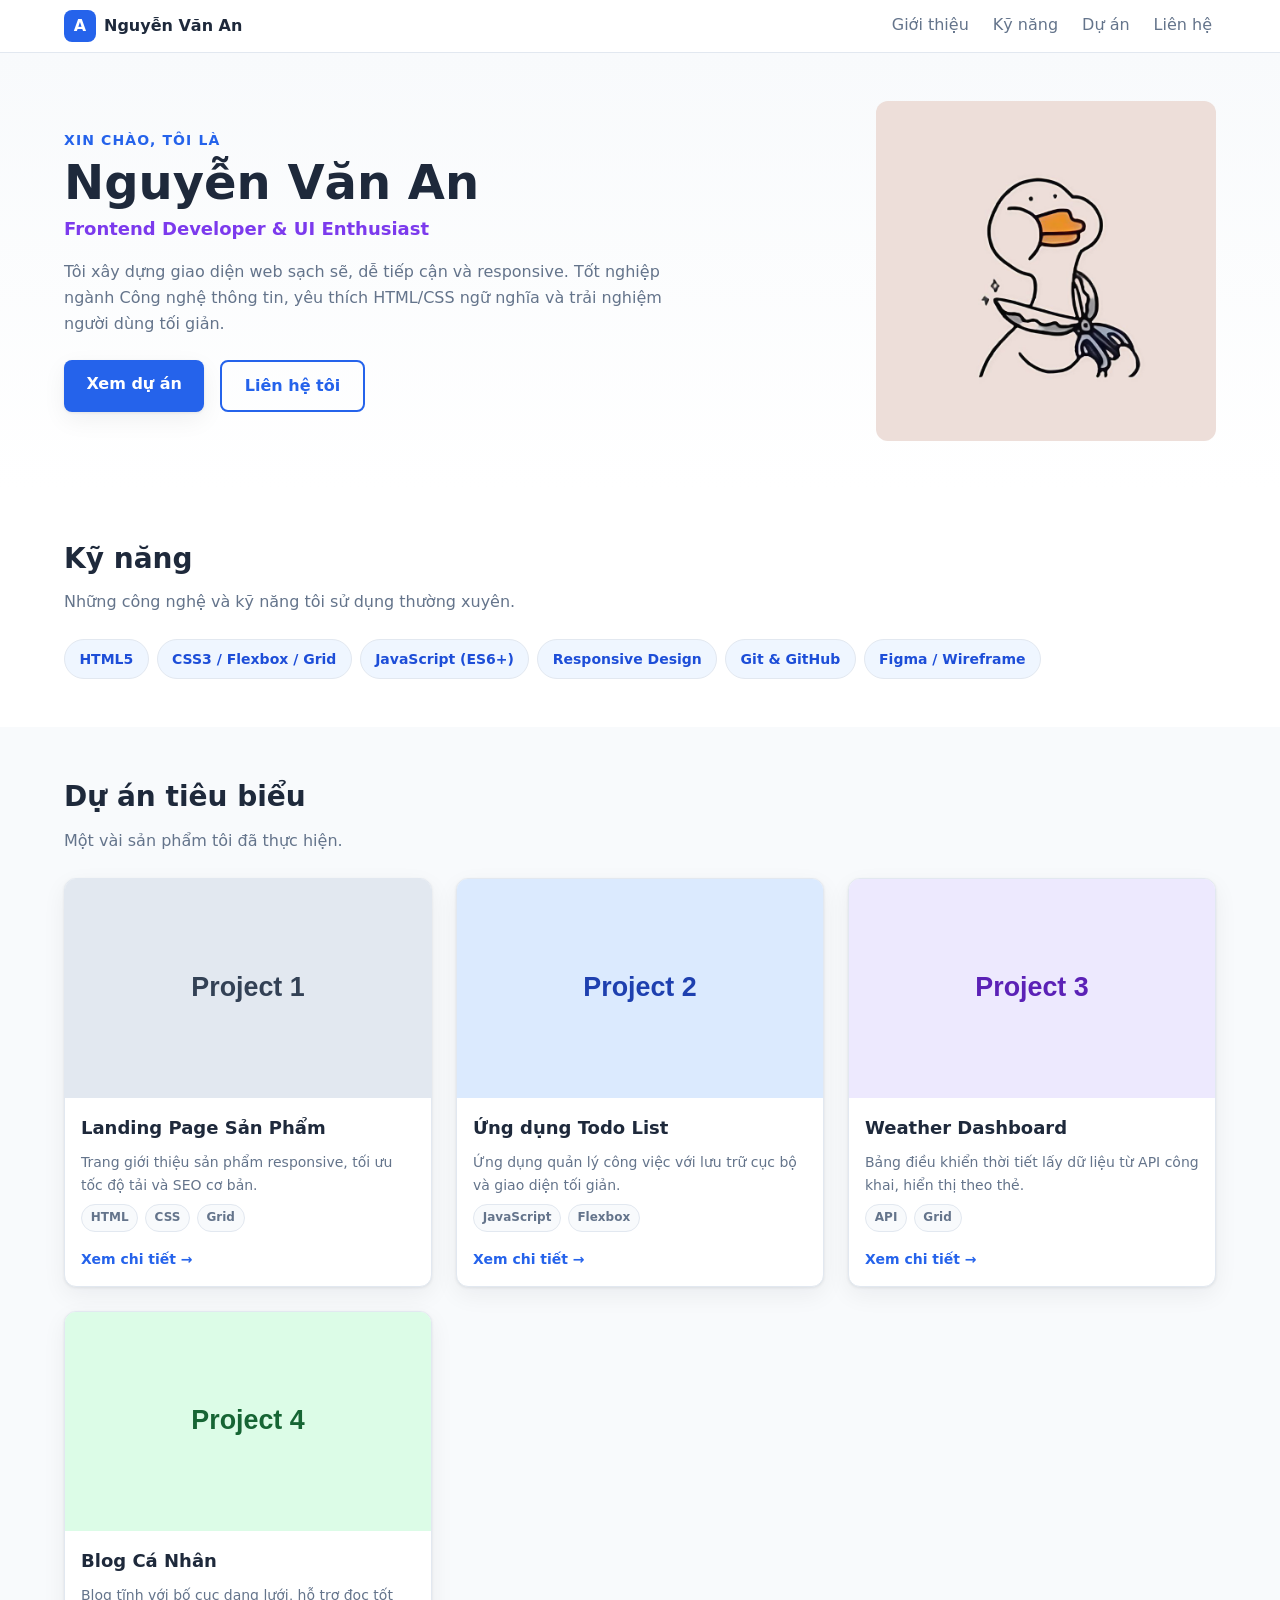
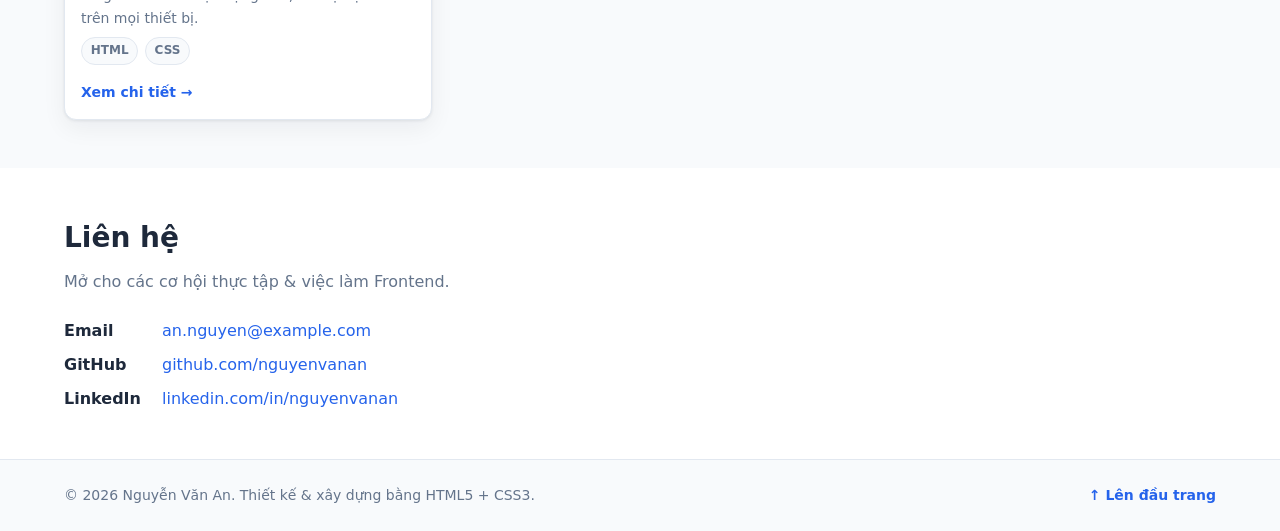
==== index.html @ 5323f70a "Initial" ====
<!DOCTYPE html>
<!-- lang="vi" khai báo ngôn ngữ trang → hỗ trợ screen reader & SEO -->
<html lang="vi">

<head>
  <!-- ========== METADATA BẮT BUỘC ========== -->
  <meta charset="UTF-8" />
  <!-- viewport: nền tảng của responsive mobile-first, khóa tỉ lệ 1:1 với thiết bị -->
  <meta name="viewport" content="width=device-width, initial-scale=1.0" />
  <meta name="description" content="Portfolio CV của Nguyễn Văn An – Frontend Developer. Dự án, kỹ năng và thông tin liên hệ." />
  <meta name="author" content="Nguyễn Văn An" />
  <title>Nguyễn Văn An · Frontend Developer</title>

  <!-- Liên kết tới file CSS tách rời (yêu cầu của bài) -->
  <link rel="stylesheet" href="./assets/css/styles.css" />
</head>

<body>

  <!-- ========================================================== -->
  <!-- HEADER: nhận diện + điều hướng chính                        -->
  <!-- ========================================================== -->
  <header class="site-header">
    <div class="container header-inner">
      <!-- Thương hiệu cá nhân -->
      <a class="brand" href="#top" aria-label="Về đầu trang">
        <span class="brand-mark" aria-hidden="true">A</span>
        <span class="brand-name">Nguyễn Văn An</span>
      </a>

      <!-- NAV dùng Flexbox (xem styles.css) -->
      <nav class="main-nav" aria-label="Điều hướng chính">
        <ul class="nav-list">
          <li><a href="#about">Giới thiệu</a></li>
          <li><a href="#skills">Kỹ năng</a></li>
          <li><a href="#projects">Dự án</a></li>
          <li><a href="#contact">Liên hệ</a></li>
        </ul>
      </nav>
    </div>
  </header>

  <!-- ========================================================== -->
  <!-- MAIN: toàn bộ nội dung chính của trang                      -->
  <!-- ========================================================== -->
  <main id="top">
    <!-- ----- SECTION: Giới thiệu / Hero ----- -->
    <section id="about" class="hero">
      <div class="container hero-inner">
        <div class="hero-text">
          <p class="eyebrow">Xin chào, tôi là</p>
          <h1 class="hero-title">Nguyễn Văn An</h1>
          <p class="hero-role">Frontend Developer &amp; UI Enthusiast</p>
          <p class="hero-desc">
            Tôi xây dựng giao diện web sạch sẽ, dễ tiếp cận và responsive.
            Tốt nghiệp ngành Công nghệ thông tin, yêu thích HTML/CSS ngữ nghĩa
            và trải nghiệm người dùng tối giản.
          </p>
          <div class="hero-actions">
            <a class="btn btn-primary" href="#projects">Xem dự án</a>
            <a class="btn btn-outline" href="#contact">Liên hệ tôi</a>
          </div>
        </div>

        <!-- Ảnh đại diện: dùng placeholder, thay bằng ảnh thật của bạn -->
        <figure class="hero-avatar">
          <img
            src="./assets/img/avatar.jpg"
            alt="Ảnh đại diện của Nguyễn Văn An"
            width="320" height="320" />
        </figure>
      </div>
    </section>

    <!-- ----- SECTION: Kỹ năng ----- -->
    <section id="skills" class="section">
      <div class="container">
        <h2 class="section-title">Kỹ năng</h2>
        <p class="section-sub">Những công nghệ và kỹ năng tôi sử dụng thường xuyên.</p>

        <ul class="skill-grid">
          <li class="skill-chip">HTML5</li>
          <li class="skill-chip">CSS3 / Flexbox / Grid</li>
          <li class="skill-chip">JavaScript (ES6+)</li>
          <li class="skill-chip">Responsive Design</li>
          <li class="skill-chip">Git &amp; GitHub</li>
          <li class="skill-chip">Figma / Wireframe</li>
        </ul>
      </div>
    </section>

    <!-- ----- SECTION: Dự án (danh sách thẻ dùng CSS Grid) ----- -->
    <section id="projects" class="section section-muted">
      <div class="container">
        <h2 class="section-title">Dự án tiêu biểu</h2>
        <p class="section-sub">Một vài sản phẩm tôi đã thực hiện.</p>

        <!-- .project-grid dùng CSS Grid (xem styles.css) -->
        <div class="project-grid">

          <!-- Mỗi thẻ là một <article> độc lập, có thể đứng riêng -->
          <article class="card">
            <img class="card-media"
              src="data:image/svg+xml,%3Csvg%20xmlns%3D%27http%3A//www.w3.org/2000/svg%27%20width%3D%27600%27%20height%3D%27360%27%20viewBox%3D%270%200%20600%20360%27%3E%3Crect%20width%3D%27100%25%27%20height%3D%27100%25%27%20fill%3D%27%23e2e8f0%27/%3E%3Ctext%20x%3D%2750%25%27%20y%3D%2750%25%27%20font-family%3D%27Segoe%20UI%2C%20Arial%2C%20sans-serif%27%20font-size%3D%2744%27%20font-weight%3D%27700%27%20fill%3D%27%23334155%27%20text-anchor%3D%27middle%27%20dominant-baseline%3D%27middle%27%3EProject%201%3C/text%3E%3C/svg%3E"
              alt="Ảnh minh họa dự án Landing Page" width="600" height="360" />
            <div class="card-body">
              <h3 class="card-title">Landing Page Sản Phẩm</h3>
              <p class="card-desc">
                Trang giới thiệu sản phẩm responsive, tối ưu tốc độ tải và SEO cơ bản.
              </p>
              <ul class="tag-list">
                <li>HTML</li>
                <li>CSS</li>
                <li>Grid</li>
              </ul>
              <a class="card-link" href="#">Xem chi tiết →</a>
            </div>
          </article>

          <article class="card">
            <img class="card-media"
              src="data:image/svg+xml,%3Csvg%20xmlns%3D%27http%3A//www.w3.org/2000/svg%27%20width%3D%27600%27%20height%3D%27360%27%20viewBox%3D%270%200%20600%20360%27%3E%3Crect%20width%3D%27100%25%27%20height%3D%27100%25%27%20fill%3D%27%23dbeafe%27/%3E%3Ctext%20x%3D%2750%25%27%20y%3D%2750%25%27%20font-family%3D%27Segoe%20UI%2C%20Arial%2C%20sans-serif%27%20font-size%3D%2744%27%20font-weight%3D%27700%27%20fill%3D%27%231e40af%27%20text-anchor%3D%27middle%27%20dominant-baseline%3D%27middle%27%3EProject%202%3C/text%3E%3C/svg%3E"
              alt="Ảnh minh họa dự án Todo App" width="600" height="360" />
            <div class="card-body">
              <h3 class="card-title">Ứng dụng Todo List</h3>
              <p class="card-desc">
                Ứng dụng quản lý công việc với lưu trữ cục bộ và giao diện tối giản.
              </p>
              <ul class="tag-list">
                <li>JavaScript</li>
                <li>Flexbox</li>
              </ul>
              <a class="card-link" href="#">Xem chi tiết →</a>
            </div>
          </article>

          <article class="card">
            <img class="card-media"
              src="data:image/svg+xml,%3Csvg%20xmlns%3D%27http%3A//www.w3.org/2000/svg%27%20width%3D%27600%27%20height%3D%27360%27%20viewBox%3D%270%200%20600%20360%27%3E%3Crect%20width%3D%27100%25%27%20height%3D%27100%25%27%20fill%3D%27%23ede9fe%27/%3E%3Ctext%20x%3D%2750%25%27%20y%3D%2750%25%27%20font-family%3D%27Segoe%20UI%2C%20Arial%2C%20sans-serif%27%20font-size%3D%2744%27%20font-weight%3D%27700%27%20fill%3D%27%235b21b6%27%20text-anchor%3D%27middle%27%20dominant-baseline%3D%27middle%27%3EProject%203%3C/text%3E%3C/svg%3E"
              alt="Ảnh minh họa dự án Weather Dashboard" width="600" height="360" />
            <div class="card-body">
              <h3 class="card-title">Weather Dashboard</h3>
              <p class="card-desc">
                Bảng điều khiển thời tiết lấy dữ liệu từ API công khai, hiển thị theo thẻ.
              </p>
              <ul class="tag-list">
                <li>API</li>
                <li>Grid</li>
              </ul>
              <a class="card-link" href="#">Xem chi tiết →</a>
            </div>
          </article>

          <article class="card">
            <img class="card-media"
              src="data:image/svg+xml,%3Csvg%20xmlns%3D%27http%3A//www.w3.org/2000/svg%27%20width%3D%27600%27%20height%3D%27360%27%20viewBox%3D%270%200%20600%20360%27%3E%3Crect%20width%3D%27100%25%27%20height%3D%27100%25%27%20fill%3D%27%23dcfce7%27/%3E%3Ctext%20x%3D%2750%25%27%20y%3D%2750%25%27%20font-family%3D%27Segoe%20UI%2C%20Arial%2C%20sans-serif%27%20font-size%3D%2744%27%20font-weight%3D%27700%27%20fill%3D%27%23166534%27%20text-anchor%3D%27middle%27%20dominant-baseline%3D%27middle%27%3EProject%204%3C/text%3E%3C/svg%3E"
              alt="Ảnh minh họa dự án Blog cá nhân" width="600" height="360" />
            <div class="card-body">
              <h3 class="card-title">Blog Cá Nhân</h3>
              <p class="card-desc">
                Blog tĩnh với bố cục dạng lưới, hỗ trợ đọc tốt trên mọi thiết bị.
              </p>
              <ul class="tag-list">
                <li>HTML</li>
                <li>CSS</li>
              </ul>
              <a class="card-link" href="#">Xem chi tiết →</a>
            </div>
          </article>

        </div><!-- /.project-grid -->
      </div>
    </section>

    <!-- ----- SECTION: Liên hệ ----- -->
    <section id="contact" class="section">
      <div class="container contact-inner">
        <h2 class="section-title">Liên hệ</h2>
        <p class="section-sub">Mở cho các cơ hội thực tập &amp; việc làm Frontend.</p>

        <ul class="contact-list">
          <li><span class="contact-label">Email</span> <a href="mailto:an.nguyen@example.com">an.nguyen@example.com</a></li>
          <li><span class="contact-label">GitHub</span> <a href="#">github.com/nguyenvanan</a></li>
          <li><span class="contact-label">LinkedIn</span> <a href="#">linkedin.com/in/nguyenvanan</a></li>
        </ul>
      </div>
    </section>

  </main>

  <!-- ========================================================== -->
  <!-- FOOTER                                                      -->
  <!-- ========================================================== -->
  <footer class="site-footer">
    <div class="container footer-inner">
      <p>© 2026 Nguyễn Văn An. Thiết kế &amp; xây dựng bằng HTML5 + CSS3.</p>
      <a href="#top" class="to-top">↑ Lên đầu trang</a>
    </div>
  </footer>

</body>

</html>
---- assets/css/styles.css ----
/* ==========================================================================
   PORTFOLIO CV – styles.css
   Chiến lược: MOBILE-FIRST
   - Mặc định (ngoài media query) = giao diện cho màn hình nhỏ nhất (~360px)
   - @media (min-width: 768px)  → nâng cấp cho tablet
   - @media (min-width: 1280px) → nâng cấp cho desktop
   ========================================================================== */

/* ==========================================================================
   1. DESIGN TOKENS – biến hệ thống thị giác (màu, chữ, khoảng cách, bo góc)
   Dùng custom properties để thay đổi tập trung, nhất quán toàn trang.
   ========================================================================== */
:root {
  /* --- Bảng màu --- */
  --color-primary: #2563eb;      /* xanh thương hiệu */
  --color-primary-dark: #1d4ed8;
  --color-accent: #7c3aed;       /* tím nhấn */
  --color-text: #1e293b;         /* chữ chính */
  --color-text-soft: #64748b;    /* chữ phụ */
  --color-bg: #ffffff;           /* nền trang */
  --color-surface: #f8fafc;      /* nền vùng nhấn */
  --color-border: #e2e8f0;       /* viền */
  --color-chip: #eff6ff;         /* nền chip kỹ năng */

  /* --- Typography --- */
  --font-base: system-ui, -apple-system, "Segoe UI", Roboto, Helvetica, Arial, sans-serif;
  --fs-sm: 0.875rem;   /* 14px */
  --fs-base: 1rem;     /* 16px */
  --fs-lg: 1.125rem;   /* 18px */
  --fs-h2: 1.5rem;     /* 24px */
  --fs-h1: 2rem;       /* 32px (sẽ tăng ở desktop) */
  --lh-base: 1.6;

  /* --- Khoảng cách (spacing scale) --- */
  --space-1: 0.5rem;
  --space-2: 1rem;
  --space-3: 1.5rem;
  --space-4: 2rem;
  --space-5: 3rem;

  /* --- Bố cục --- */
  --container-max: 1200px;
  --radius: 12px;
  --radius-sm: 8px;
  --shadow: 0 1px 3px rgba(15, 23, 42, 0.08), 0 8px 24px rgba(15, 23, 42, 0.06);
}

/* ==========================================================================
   2. CHUẨN HÓA BOX MODEL + RESET CƠ BẢN
   ========================================================================== */
*,
*::before,
*::after {
  box-sizing: border-box;   /* width đã bao gồm padding + border → dễ tính toán */
}

* {
  margin: 0;
  padding: 0;
}

html {
  scroll-behavior: smooth;        /* cuộn mượt khi bấm nav */
  -webkit-text-size-adjust: 100%; /* chống iOS tự phóng chữ */
}

body {
  font-family: var(--font-base);
  font-size: var(--fs-base);
  line-height: var(--lh-base);
  color: var(--color-text);
  background: var(--color-bg);
  overflow-x: hidden; /* LƯỚI AN TOÀN chống cuộn ngang; bố cục bên dưới vẫn tự đúng */
}

img {
  display: block;
  max-width: 100%;  /* ảnh không bao giờ tràn khung → không gây cuộn ngang */
  height: auto;
}

a {
  color: inherit;
  text-decoration: none;
}

ul {
  list-style: none;
}

/* ==========================================================================
   3. LAYOUT DÙNG LẠI – .container
   ========================================================================== */
.container {
  width: 100%;
  max-width: var(--container-max);
  margin-inline: auto;
  padding-inline: var(--space-2); /* lề ngang an toàn trên mobile */
}

.section {
  padding-block: var(--space-5);
}

.section-muted {
  background: var(--color-surface);
}

.section-title {
  font-size: var(--fs-h2);
  margin-bottom: var(--space-1);
}

.section-sub {
  color: var(--color-text-soft);
  margin-bottom: var(--space-3);
}

/* ==========================================================================
   4. HEADER + NAV (FLEXBOX)
   Mobile: thương hiệu trên, menu xuống dòng và tự wrap → không tràn ngang.
   ========================================================================== */
.site-header {
  position: sticky;
  top: 0;
  z-index: 10;
  background: rgba(255, 255, 255, 0.9);
  backdrop-filter: blur(8px);
  border-bottom: 1px solid var(--color-border);
}

.header-inner {
  display: flex;             /* FLEXBOX */
  flex-wrap: wrap;           /* cho phép xuống dòng trên màn hình hẹp */
  align-items: center;
  justify-content: space-between;
  gap: var(--space-1);
  padding-block: var(--space-1);
}

.brand {
  display: flex;
  align-items: center;
  gap: var(--space-1);
  font-weight: 700;
}

.brand-mark {
  display: grid;
  place-items: center;
  width: 2rem;
  height: 2rem;
  border-radius: var(--radius-sm);
  background: var(--color-primary);
  color: #fff;
  font-weight: 800;
}

/* Danh sách nav cũng là flex container */
.nav-list {
  display: flex;            /* FLEXBOX cho thanh điều hướng */
  flex-wrap: wrap;
  gap: var(--space-2);
}

.nav-list a {
  display: inline-block;
  padding: 0.25rem 0.25rem;
  color: var(--color-text-soft);
  font-weight: 500;
  border-bottom: 2px solid transparent;
  transition: color 0.15s, border-color 0.15s;
}

.nav-list a:hover,
.nav-list a:focus-visible {
  color: var(--color-primary);
  border-bottom-color: var(--color-primary);
}

/* ==========================================================================
   5. HERO / GIỚI THIỆU
   Mobile: xếp dọc (text trên, avatar dưới). Desktop: 2 cột.
   ========================================================================== */
.hero {
  padding-block: var(--space-5);
  background: linear-gradient(180deg, var(--color-surface), var(--color-bg));
}

.hero-inner {
  display: flex;
  flex-direction: column;     /* mobile-first: xếp dọc */
  gap: var(--space-4);
  align-items: flex-start;
}

.eyebrow {
  color: var(--color-primary);
  font-weight: 600;
  text-transform: uppercase;
  letter-spacing: 0.08em;
  font-size: var(--fs-sm);
}

.hero-title {
  font-size: var(--fs-h1);
  line-height: 1.15;
  margin-block: 0.25rem;
}

.hero-role {
  font-size: var(--fs-lg);
  color: var(--color-accent);
  font-weight: 600;
  margin-bottom: var(--space-2);
}

.hero-desc {
  color: var(--color-text-soft);
  max-width: 60ch;
  margin-bottom: var(--space-3);
}

.hero-actions {
  display: flex;
  flex-wrap: wrap;
  gap: var(--space-2);
}

.hero-avatar img {
  border-radius: var(--radius);
  /* box-shadow: var(--shadow); */
  width: 100%;
  /* max-width: 260px; */
}

/* --- Nút bấm --- */
.btn {
  display: inline-block;
  padding: 0.7rem 1.4rem;
  border-radius: var(--radius-sm);
  font-weight: 600;
  text-align: center;
  transition: transform 0.12s, background 0.15s, box-shadow 0.15s;
}

.btn:active { transform: translateY(1px); }

.btn-primary {
  background: var(--color-primary);
  color: #fff;
  box-shadow: var(--shadow);
}
.btn-primary:hover { background: var(--color-primary-dark); }

.btn-outline {
  border: 2px solid var(--color-primary);
  color: var(--color-primary);
}
.btn-outline:hover { background: var(--color-chip); }

/* ==========================================================================
   6. KỸ NĂNG – chip tự wrap bằng flex
   ========================================================================== */
.skill-grid {
  display: flex;
  flex-wrap: wrap;
  gap: var(--space-1);
}

.skill-chip {
  background: var(--color-chip);
  color: var(--color-primary-dark);
  border: 1px solid var(--color-border);
  padding: 0.5rem 0.9rem;
  border-radius: 999px;
  font-size: var(--fs-sm);
  font-weight: 600;
}

/* ==========================================================================
   7. DỰ ÁN – CSS GRID cho danh sách thẻ
   Mobile: 1 cột. Tablet: 2 cột. Desktop: 3 cột.
   ========================================================================== */
.project-grid {
  display: grid;                       /* CSS GRID */
  grid-template-columns: 1fr;          /* mobile-first: 1 cột */
  gap: var(--space-3);
}

.card {
  background: var(--color-bg);
  border: 1px solid var(--color-border);
  border-radius: var(--radius);
  overflow: hidden;                    /* bo góc gọn cả ảnh */
  box-shadow: var(--shadow);
  display: flex;
  flex-direction: column;
  transition: transform 0.15s, box-shadow 0.15s;
}

.card:hover {
  transform: translateY(-4px);
  box-shadow: 0 12px 32px rgba(15, 23, 42, 0.12);
}

.card-media {
  width: 100%;
  aspect-ratio: 5 / 3;                 /* giữ tỉ lệ ảnh ổn định */
  object-fit: cover;
}

.card-body {
  padding: var(--space-2);
  display: flex;
  flex-direction: column;
  gap: var(--space-1);
  flex: 1;                             /* các thẻ cao bằng nhau trong grid */
}

.card-title { font-size: var(--fs-lg); }

.card-desc {
  color: var(--color-text-soft);
  font-size: var(--fs-sm);
  flex: 1;
}

.tag-list {
  display: flex;
  flex-wrap: wrap;
  gap: 0.4rem;
}

.tag-list li {
  font-size: 0.75rem;
  font-weight: 600;
  color: var(--color-text-soft);
  background: var(--color-surface);
  border: 1px solid var(--color-border);
  padding: 0.2rem 0.55rem;
  border-radius: 999px;
}

.card-link {
  color: var(--color-primary);
  font-weight: 600;
  font-size: var(--fs-sm);
  margin-top: var(--space-1);
}

/* ==========================================================================
   8. LIÊN HỆ
   ========================================================================== */
.contact-list {
  display: flex;
  flex-direction: column;
  gap: var(--space-1);
}

.contact-list li {
  display: flex;
  flex-wrap: wrap;
  gap: var(--space-1);
  align-items: baseline;
}

.contact-label {
  min-width: 90px;
  font-weight: 700;
  color: var(--color-text);
}

.contact-list a { color: var(--color-primary); }
.contact-list a:hover { text-decoration: underline; }

/* ==========================================================================
   9. FOOTER
   ========================================================================== */
.site-footer {
  border-top: 1px solid var(--color-border);
  background: var(--color-surface);
  padding-block: var(--space-3);
}

.footer-inner {
  display: flex;
  flex-wrap: wrap;
  gap: var(--space-1);
  align-items: center;
  justify-content: space-between;
  color: var(--color-text-soft);
  font-size: var(--fs-sm);
}

.to-top { color: var(--color-primary); font-weight: 600; }

/* ==========================================================================
   10. MEDIA QUERIES – nâng cấp theo breakpoint (mobile-first)
   ========================================================================== */

/* ----- TABLET: ≥ 768px ----- */
@media (min-width: 768px) {
  :root {
    --fs-h1: 2.5rem;   /* 40px */
    --fs-h2: 1.75rem;  /* 28px */
  }

  .container { padding-inline: var(--space-3); }

  /* Hero chuyển sang 2 cột */
  .hero-inner {
    flex-direction: row;
    align-items: center;
    justify-content: space-between;
  }
  .hero-text { flex: 1; }
  .hero-avatar img { max-width: 300px; }

  /* Lưới dự án: 2 cột */
  .project-grid {
    grid-template-columns: repeat(2, 1fr);
  }
}

/* ----- DESKTOP: ≥ 1280px ----- */
@media (min-width: 1280px) {
  :root {
    --fs-h1: 3rem;     /* 48px */
  }

  /* Lưới dự án: 3 cột */
  .project-grid {
    grid-template-columns: repeat(3, 1fr);
  }

  .hero-avatar img { max-width: 340px; }
}

/* ==========================================================================
   11. HỖ TRỢ TIẾP CẬN & ƯA THÍCH NGƯỜI DÙNG
   ========================================================================== */
:focus-visible {
  outline: 3px solid var(--color-accent);
  outline-offset: 2px;
  border-radius: 4px;
}

@media (prefers-reduced-motion: reduce) {
  * {
    animation: none !important;
    transition: none !important;
    scroll-behavior: auto !important;
  }
}
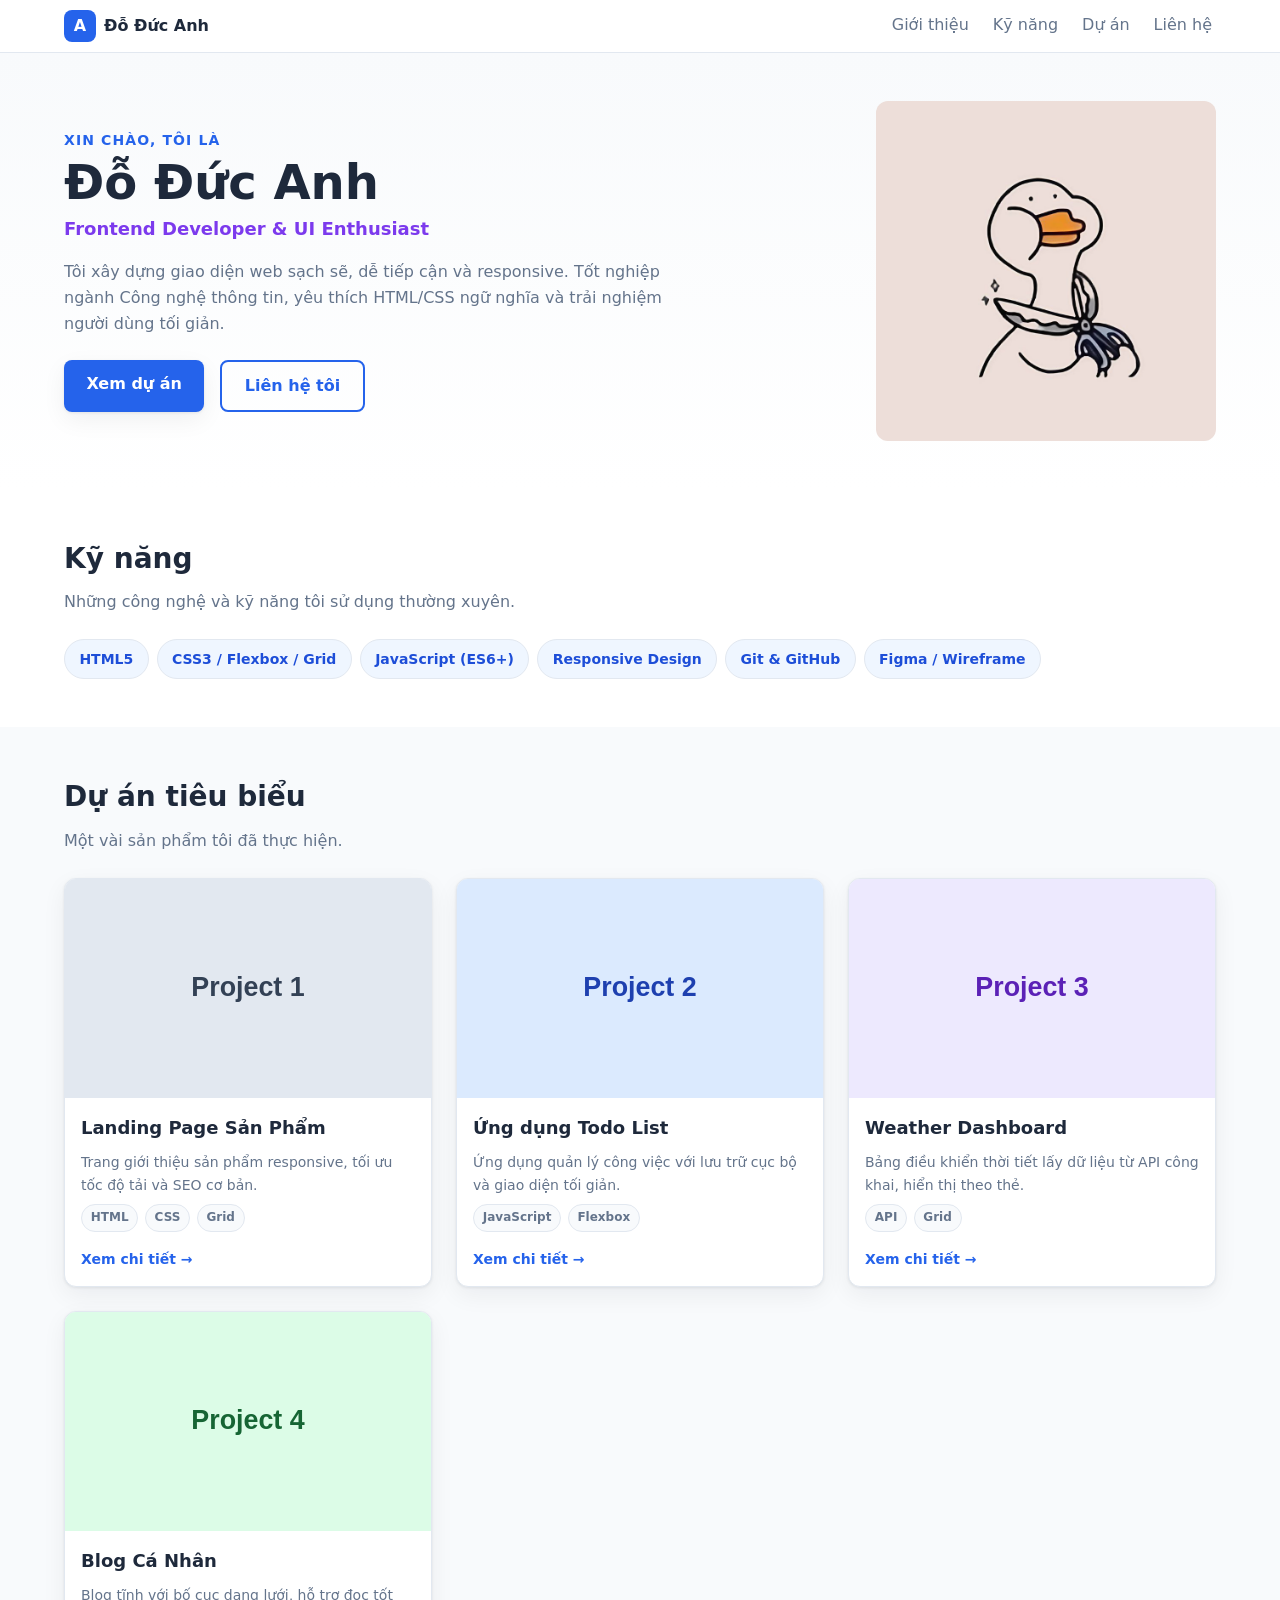
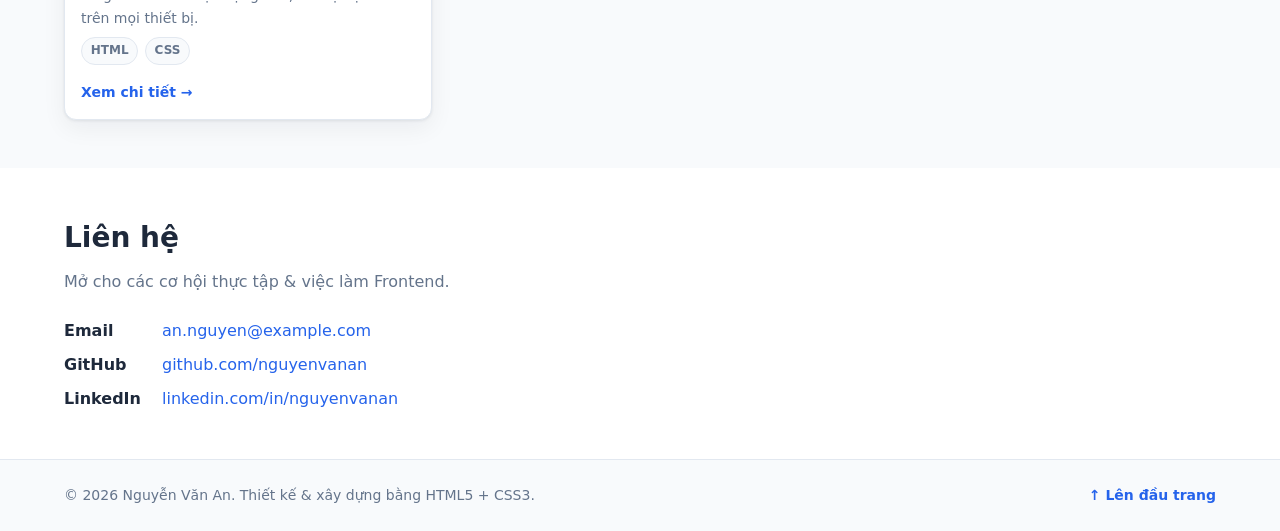
==== commit a1d732f2: "fix(homepage): change name" ====
--- a/index.html
+++ b/index.html
@@ -7,9 +7,9 @@
   <meta charset="UTF-8" />
   <!-- viewport: nền tảng của responsive mobile-first, khóa tỉ lệ 1:1 với thiết bị -->
   <meta name="viewport" content="width=device-width, initial-scale=1.0" />
-  <meta name="description" content="Portfolio CV của Nguyễn Văn An – Frontend Developer. Dự án, kỹ năng và thông tin liên hệ." />
+  <meta name="description" content="Portfolio CV của Đỗ Đức Anh – Frontend Developer. Dự án, kỹ năng và thông tin liên hệ." />
   <meta name="author" content="Nguyễn Văn An" />
-  <title>Nguyễn Văn An · Frontend Developer</title>
+  <title>Đỗ Đức Anh · Frontend Developer</title>
 
   <!-- Liên kết tới file CSS tách rời (yêu cầu của bài) -->
   <link rel="stylesheet" href="./assets/css/styles.css" />
@@ -25,7 +25,7 @@
       <!-- Thương hiệu cá nhân -->
       <a class="brand" href="#top" aria-label="Về đầu trang">
         <span class="brand-mark" aria-hidden="true">A</span>
-        <span class="brand-name">Nguyễn Văn An</span>
+        <span class="brand-name">Đỗ Đức Anh</span>
       </a>
 
       <!-- NAV dùng Flexbox (xem styles.css) -->
@@ -49,7 +49,7 @@
       <div class="container hero-inner">
         <div class="hero-text">
           <p class="eyebrow">Xin chào, tôi là</p>
-          <h1 class="hero-title">Nguyễn Văn An</h1>
+          <h1 class="hero-title">Đỗ Đức Anh</h1>
           <p class="hero-role">Frontend Developer &amp; UI Enthusiast</p>
           <p class="hero-desc">
             Tôi xây dựng giao diện web sạch sẽ, dễ tiếp cận và responsive.
@@ -66,7 +66,7 @@
         <figure class="hero-avatar">
           <img
             src="./assets/img/avatar.jpg"
-            alt="Ảnh đại diện của Nguyễn Văn An"
+            alt="Ảnh đại diện của Đỗ Đức Anh"
             width="320" height="320" />
         </figure>
       </div>
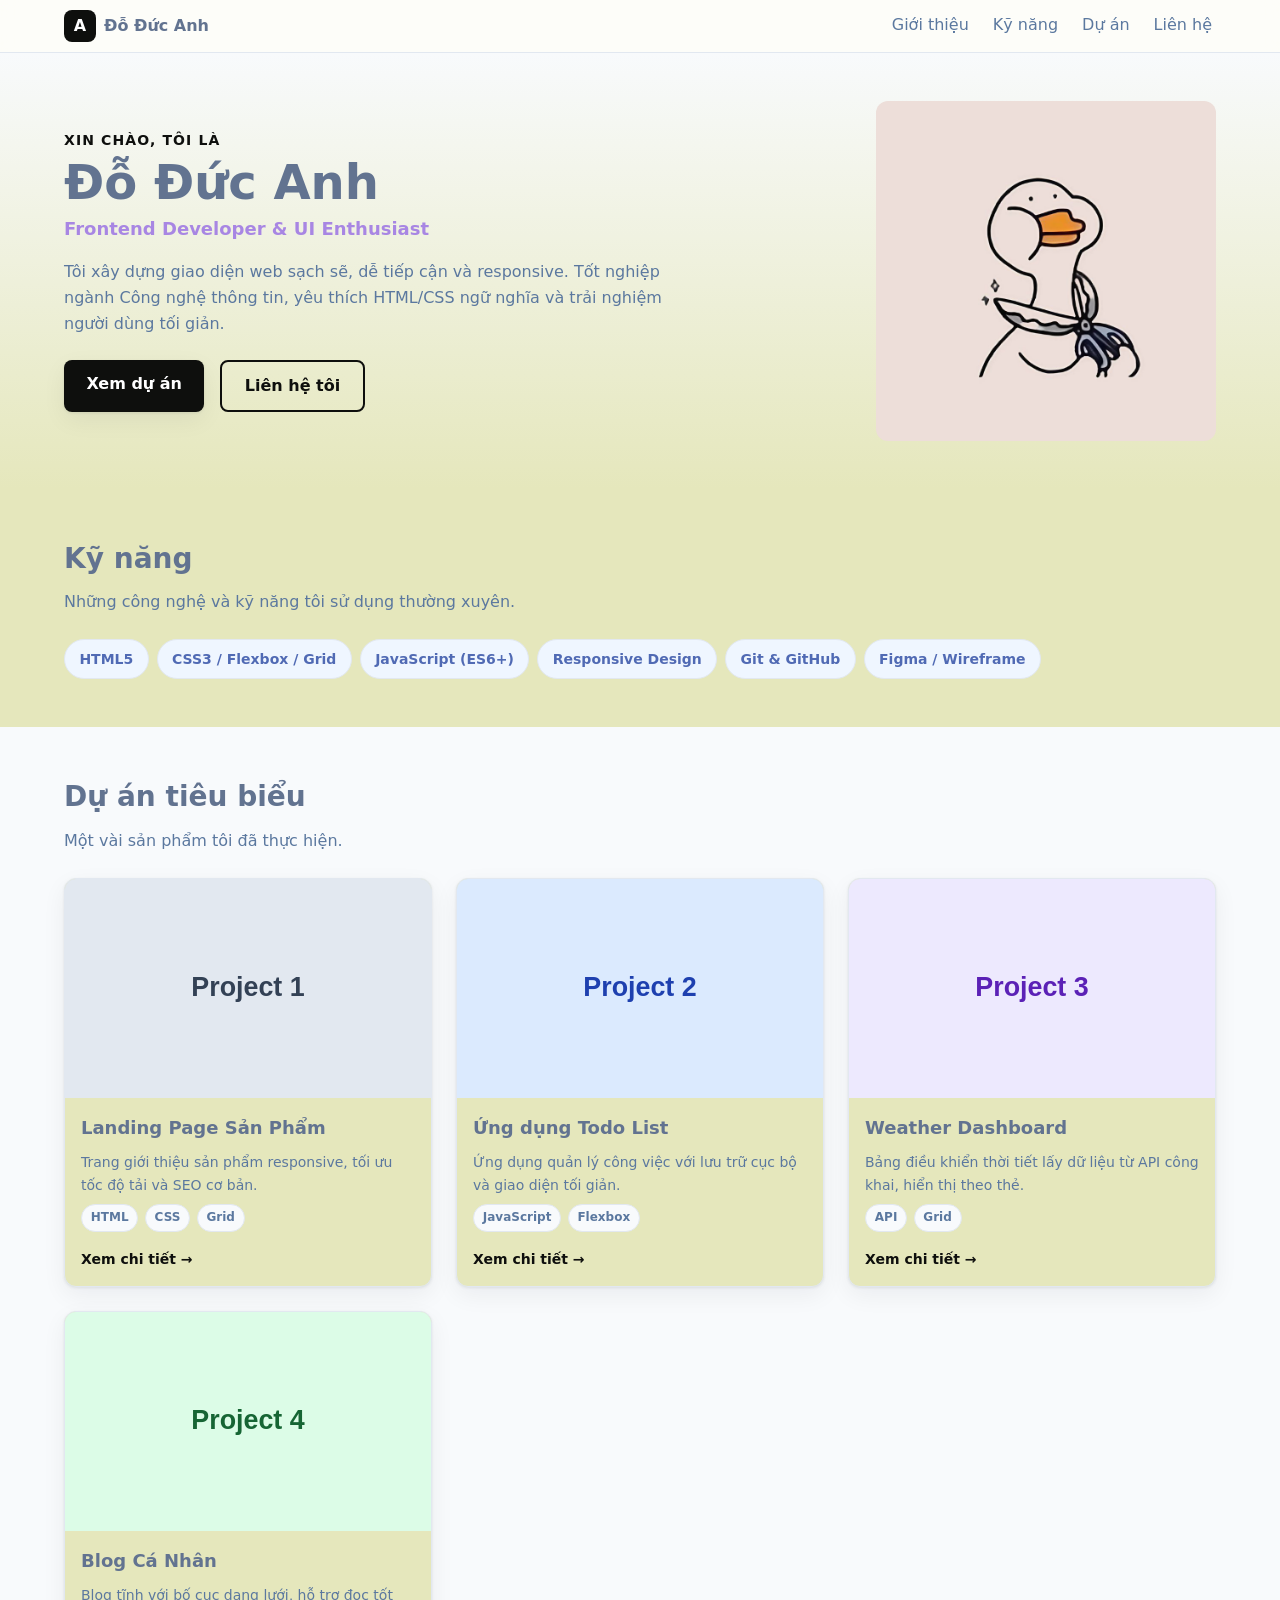
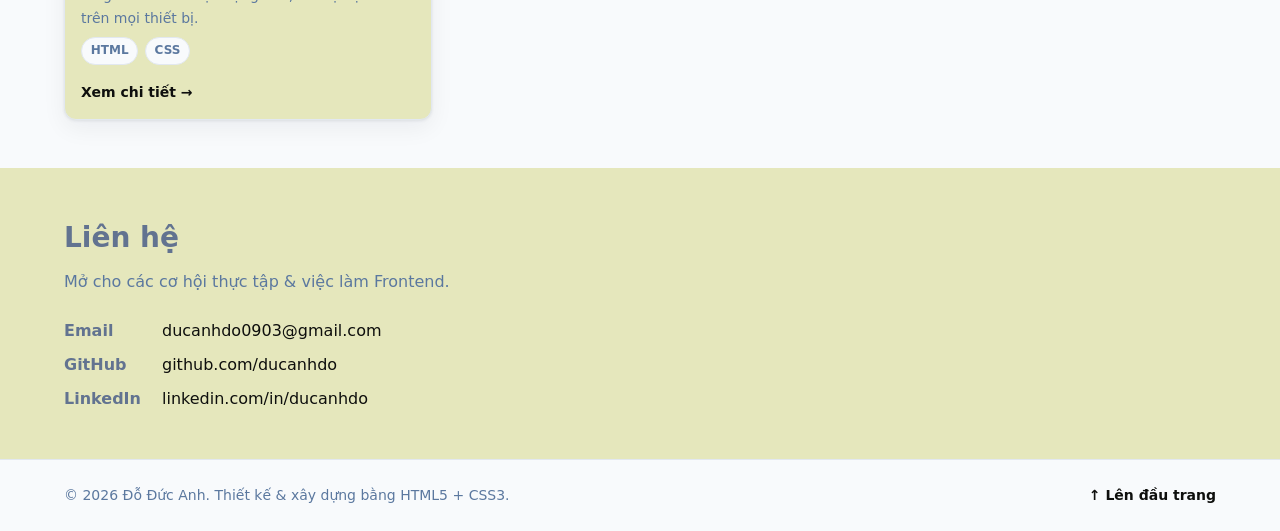
==== commit cb42629a: "Cap nhat website dau tien cua Do Duc Anh" ====
--- a/index.html
+++ b/index.html
@@ -65,7 +65,7 @@
         <!-- Ảnh đại diện: dùng placeholder, thay bằng ảnh thật của bạn -->
         <figure class="hero-avatar">
           <img
-            src="./assets/img/avatar.jpg"
+            src="assets/img/avatar.jpg"
             alt="Ảnh đại diện của Đỗ Đức Anh"
             width="320" height="320" />
         </figure>
@@ -179,9 +179,9 @@
         <p class="section-sub">Mở cho các cơ hội thực tập &amp; việc làm Frontend.</p>
 
         <ul class="contact-list">
-          <li><span class="contact-label">Email</span> <a href="mailto:an.nguyen@example.com">an.nguyen@example.com</a></li>
-          <li><span class="contact-label">GitHub</span> <a href="#">github.com/nguyenvanan</a></li>
-          <li><span class="contact-label">LinkedIn</span> <a href="#">linkedin.com/in/nguyenvanan</a></li>
+          <li><span class="contact-label">Email</span> <a href="mailto:ducanhdo0903@gmail.com">ducanhdo0903@gmail.com</a></li>
+          <li><span class="contact-label">GitHub</span> <a href="https://github.com/ducanhdo" target="_blank">github.com/ducanhdo</a></li>
+          <li><span class="contact-label">LinkedIn</span> <a href="https://linkedin.com/in/ducanhdo" target="_blank">linkedin.com/in/ducanhdo</a></li>
         </ul>
       </div>
     </section>
@@ -193,7 +193,7 @@
   <!-- ========================================================== -->
   <footer class="site-footer">
     <div class="container footer-inner">
-      <p>© 2026 Nguyễn Văn An. Thiết kế &amp; xây dựng bằng HTML5 + CSS3.</p>
+      <p>© 2026 Đỗ Đức Anh. Thiết kế &amp; xây dựng bằng HTML5 + CSS3.</p>
       <a href="#top" class="to-top">↑ Lên đầu trang</a>
     </div>
   </footer>
--- a/assets/css/styles.css
+++ b/assets/css/styles.css
@@ -12,12 +12,12 @@
    ========================================================================== */
 :root {
   /* --- Bảng màu --- */
-  --color-primary: #2563eb;      /* xanh thương hiệu */
-  --color-primary-dark: #1d4ed8;
-  --color-accent: #7c3aed;       /* tím nhấn */
-  --color-text: #1e293b;         /* chữ chính */
-  --color-text-soft: #64748b;    /* chữ phụ */
-  --color-bg: #ffffff;           /* nền trang */
+  --color-primary: #0e0f0d;      /* xanh thương hiệu */
+  --color-primary-dark: #506ab4;
+  --color-accent: #a886e3;       /* tím nhấn */
+  --color-text: #627390;         /* chữ chính */
+  --color-text-soft: #5b789f;    /* chữ phụ */
+  --color-bg: #e5e7bc;           /* nền trang */
   --color-surface: #f8fafc;      /* nền vùng nhấn */
   --color-border: #e2e8f0;       /* viền */
   --color-chip: #eff6ff;         /* nền chip kỹ năng */
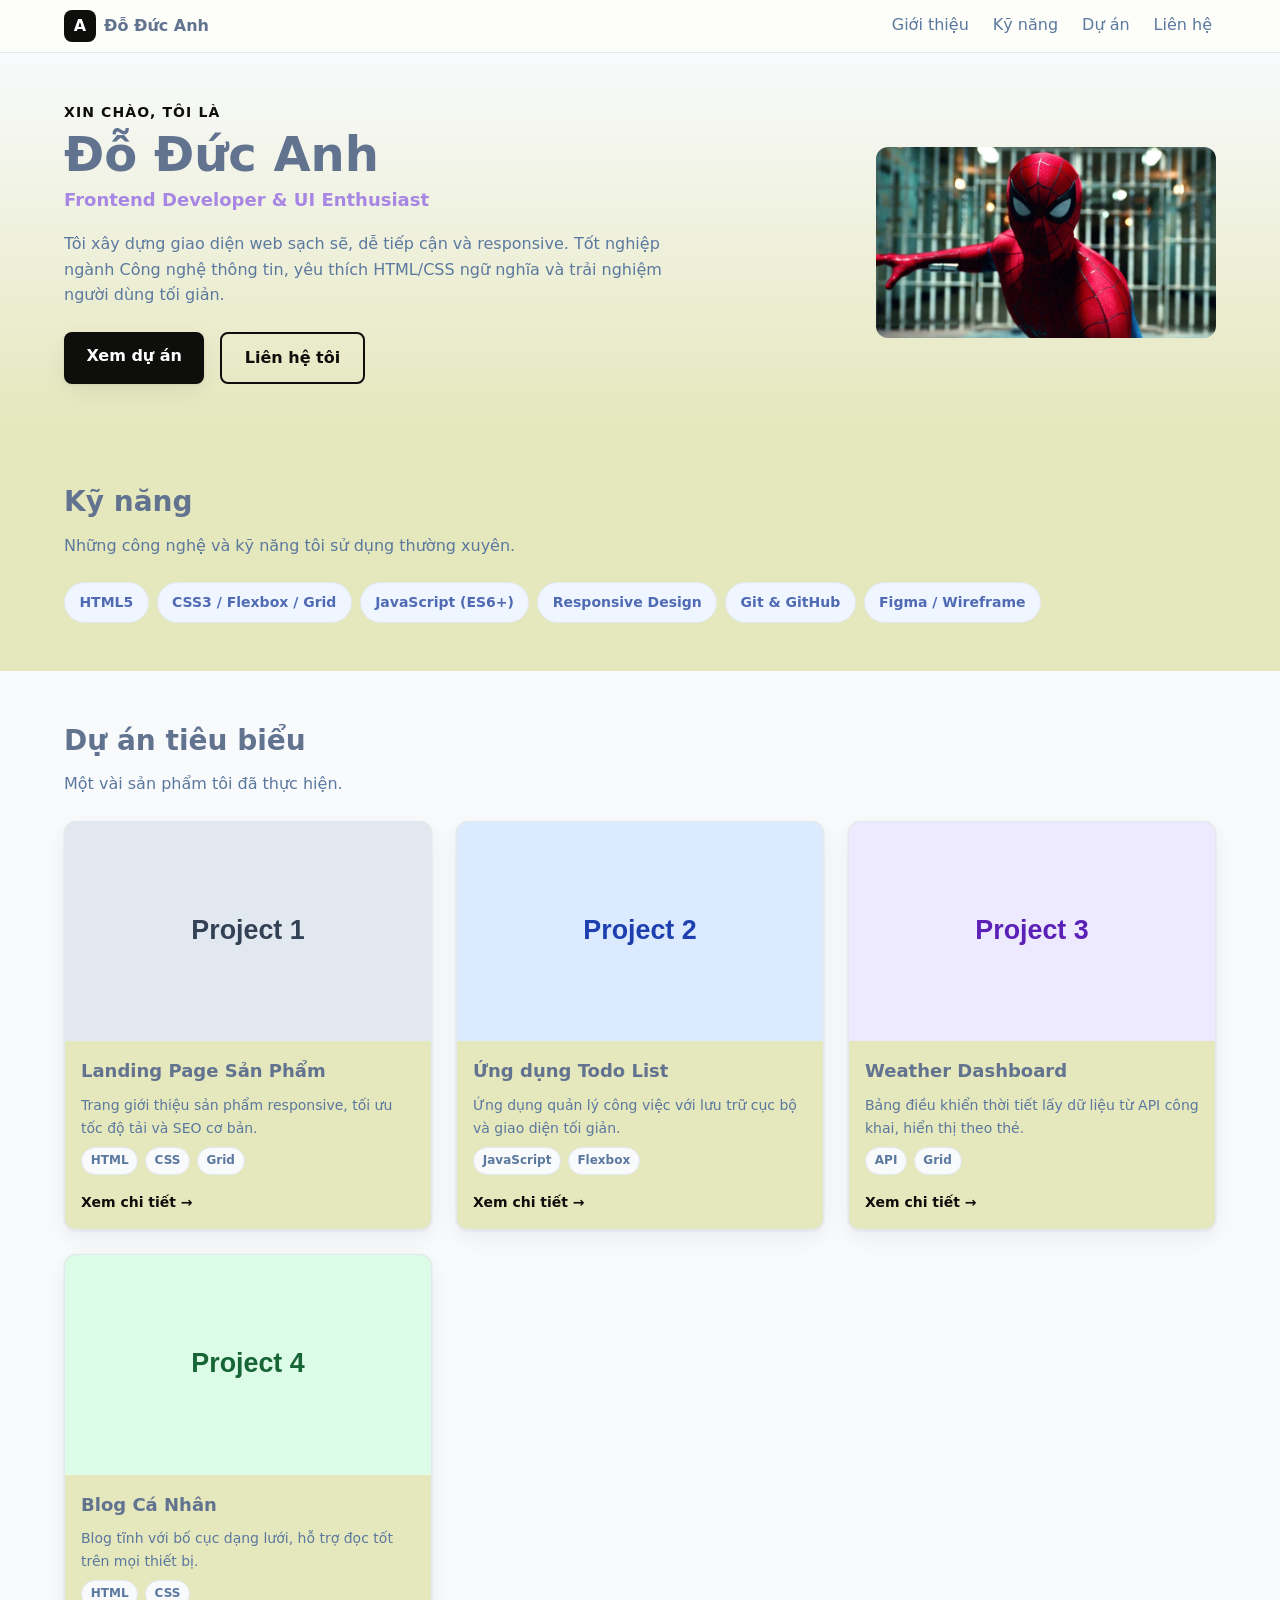
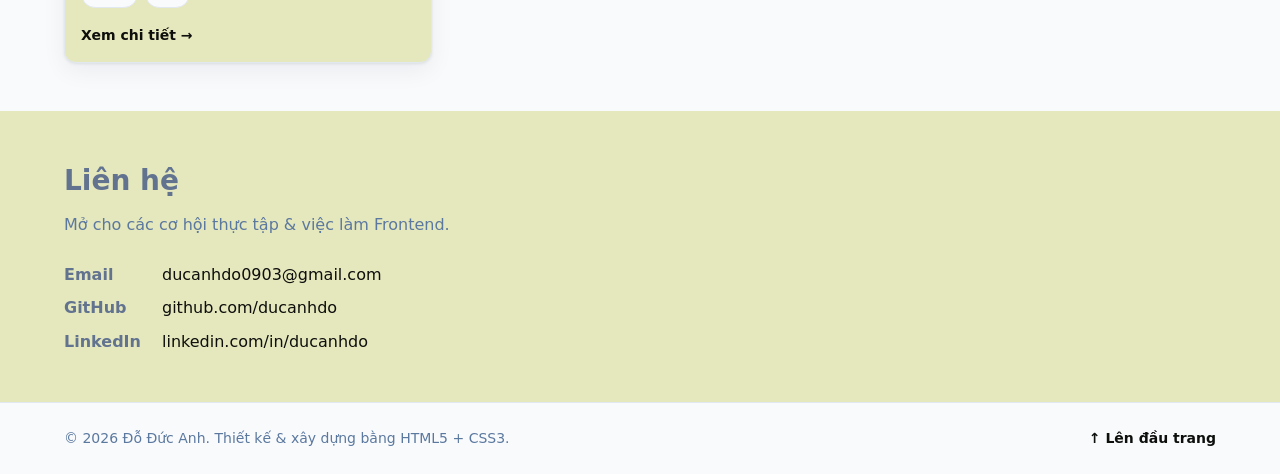
==== commit 61bf4f8b: "Cap nhat website" ====
--- a/index.html
+++ b/index.html
@@ -65,7 +65,7 @@
         <!-- Ảnh đại diện: dùng placeholder, thay bằng ảnh thật của bạn -->
         <figure class="hero-avatar">
           <img
-            src="assets/img/avatar.jpg"
+            src="assets/img/spider-man-brand-new-day.avif"
             alt="Ảnh đại diện của Đỗ Đức Anh"
             width="320" height="320" />
         </figure>
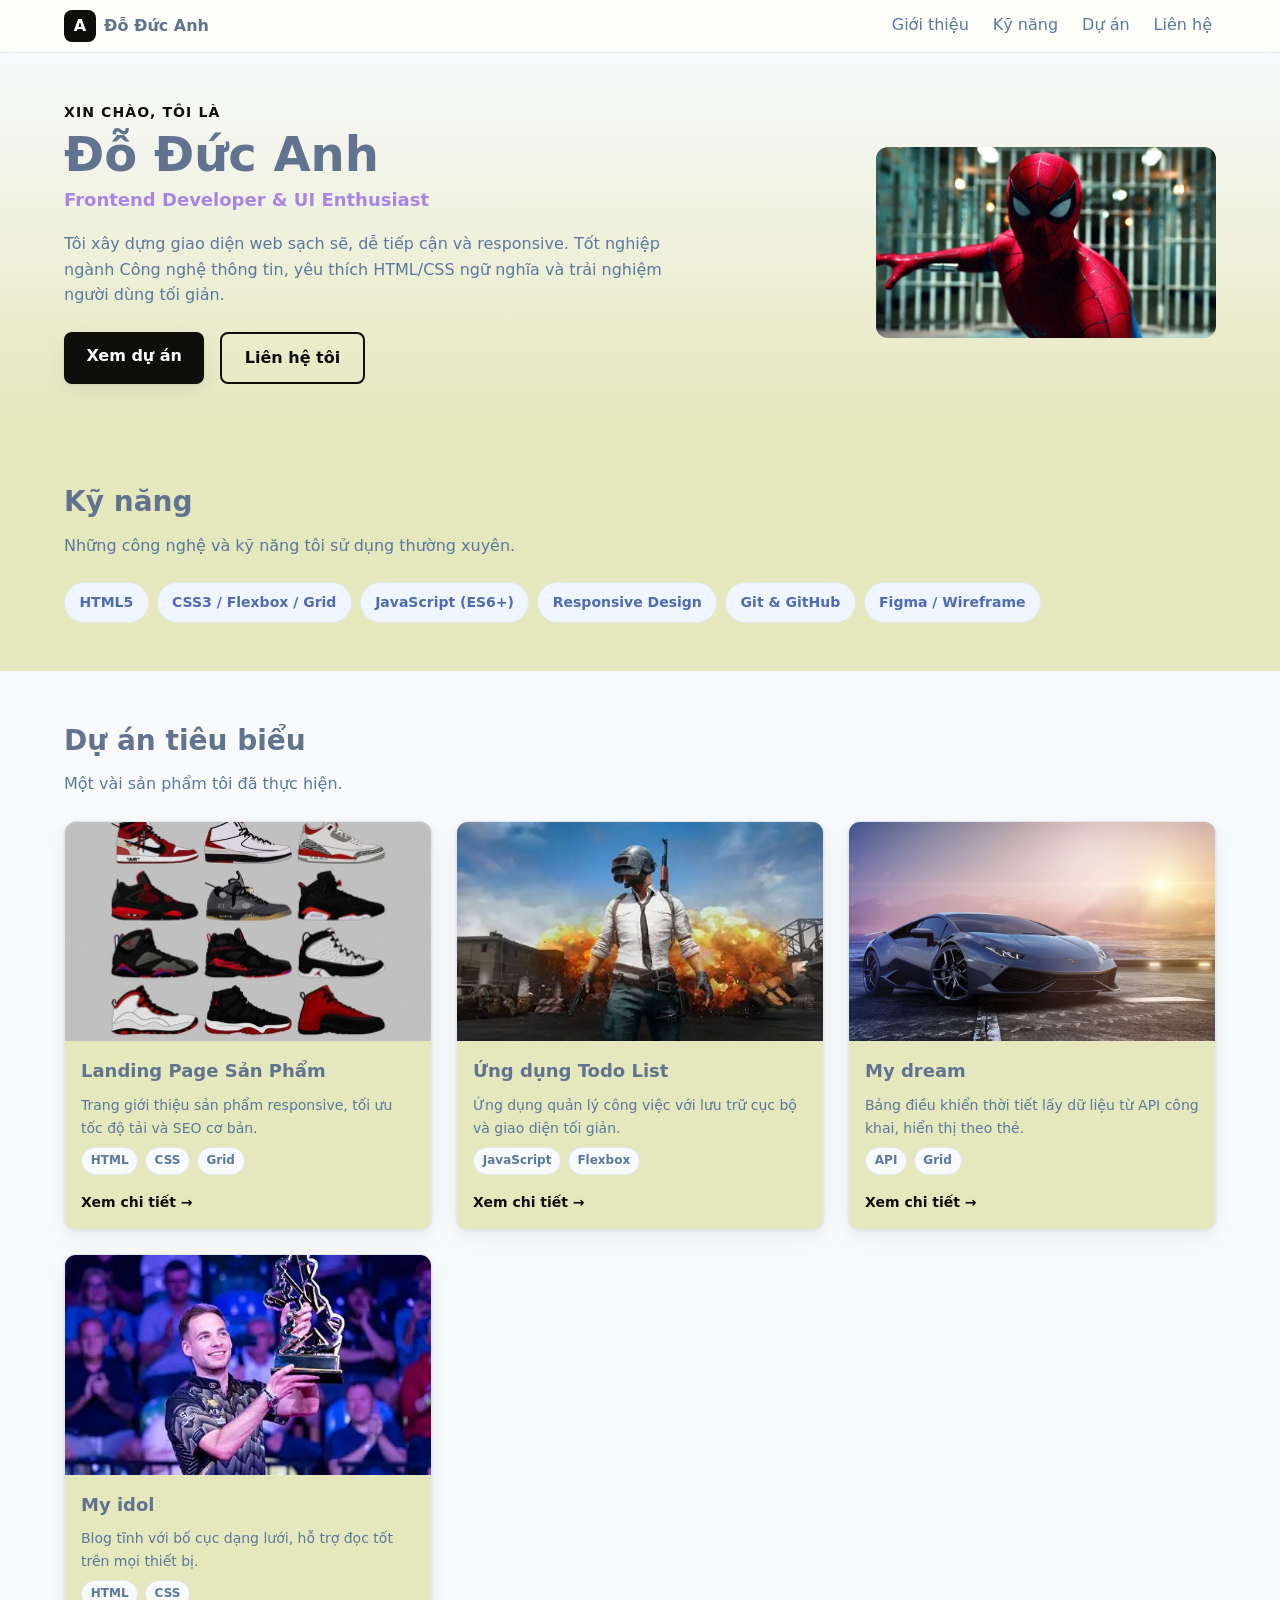
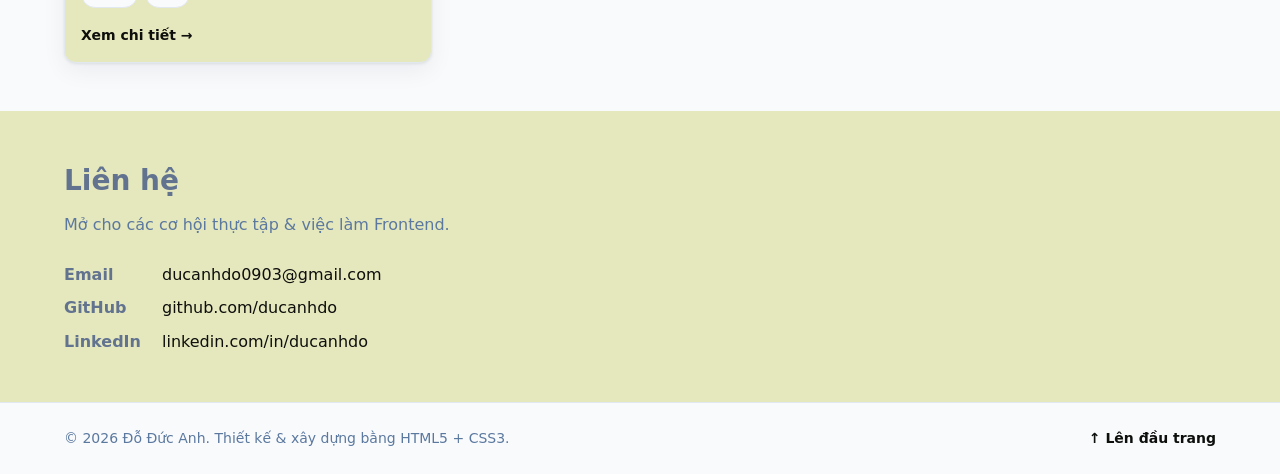
==== commit e5199a27: "Update website" ====
--- a/index.html
+++ b/index.html
@@ -101,7 +101,7 @@
           <!-- Mỗi thẻ là một <article> độc lập, có thể đứng riêng -->
           <article class="card">
             <img class="card-media"
-              src="data:image/svg+xml,%3Csvg%20xmlns%3D%27http%3A//www.w3.org/2000/svg%27%20width%3D%27600%27%20height%3D%27360%27%20viewBox%3D%270%200%20600%20360%27%3E%3Crect%20width%3D%27100%25%27%20height%3D%27100%25%27%20fill%3D%27%23e2e8f0%27/%3E%3Ctext%20x%3D%2750%25%27%20y%3D%2750%25%27%20font-family%3D%27Segoe%20UI%2C%20Arial%2C%20sans-serif%27%20font-size%3D%2744%27%20font-weight%3D%27700%27%20fill%3D%27%23334155%27%20text-anchor%3D%27middle%27%20dominant-baseline%3D%27middle%27%3EProject%201%3C/text%3E%3C/svg%3E"
+              src="assets/img/jd.jpg"
               alt="Ảnh minh họa dự án Landing Page" width="600" height="360" />
             <div class="card-body">
               <h3 class="card-title">Landing Page Sản Phẩm</h3>
@@ -119,7 +119,7 @@
 
           <article class="card">
             <img class="card-media"
-              src="data:image/svg+xml,%3Csvg%20xmlns%3D%27http%3A//www.w3.org/2000/svg%27%20width%3D%27600%27%20height%3D%27360%27%20viewBox%3D%270%200%20600%20360%27%3E%3Crect%20width%3D%27100%25%27%20height%3D%27100%25%27%20fill%3D%27%23dbeafe%27/%3E%3Ctext%20x%3D%2750%25%27%20y%3D%2750%25%27%20font-family%3D%27Segoe%20UI%2C%20Arial%2C%20sans-serif%27%20font-size%3D%2744%27%20font-weight%3D%27700%27%20fill%3D%27%231e40af%27%20text-anchor%3D%27middle%27%20dominant-baseline%3D%27middle%27%3EProject%202%3C/text%3E%3C/svg%3E"
+              src="assets/img/pubg.webp"
               alt="Ảnh minh họa dự án Todo App" width="600" height="360" />
             <div class="card-body">
               <h3 class="card-title">Ứng dụng Todo List</h3>
@@ -136,10 +136,10 @@
 
           <article class="card">
             <img class="card-media"
-              src="data:image/svg+xml,%3Csvg%20xmlns%3D%27http%3A//www.w3.org/2000/svg%27%20width%3D%27600%27%20height%3D%27360%27%20viewBox%3D%270%200%20600%20360%27%3E%3Crect%20width%3D%27100%25%27%20height%3D%27100%25%27%20fill%3D%27%23ede9fe%27/%3E%3Ctext%20x%3D%2750%25%27%20y%3D%2750%25%27%20font-family%3D%27Segoe%20UI%2C%20Arial%2C%20sans-serif%27%20font-size%3D%2744%27%20font-weight%3D%27700%27%20fill%3D%27%235b21b6%27%20text-anchor%3D%27middle%27%20dominant-baseline%3D%27middle%27%3EProject%203%3C/text%3E%3C/svg%3E"
+              src="assets/img/sieuxe.jpg"
               alt="Ảnh minh họa dự án Weather Dashboard" width="600" height="360" />
             <div class="card-body">
-              <h3 class="card-title">Weather Dashboard</h3>
+              <h3 class="card-title">My dream</h3>
               <p class="card-desc">
                 Bảng điều khiển thời tiết lấy dữ liệu từ API công khai, hiển thị theo thẻ.
               </p>
@@ -153,10 +153,10 @@
 
           <article class="card">
             <img class="card-media"
-              src="data:image/svg+xml,%3Csvg%20xmlns%3D%27http%3A//www.w3.org/2000/svg%27%20width%3D%27600%27%20height%3D%27360%27%20viewBox%3D%270%200%20600%20360%27%3E%3Crect%20width%3D%27100%25%27%20height%3D%27100%25%27%20fill%3D%27%23dcfce7%27/%3E%3Ctext%20x%3D%2750%25%27%20y%3D%2750%25%27%20font-family%3D%27Segoe%20UI%2C%20Arial%2C%20sans-serif%27%20font-size%3D%2744%27%20font-weight%3D%27700%27%20fill%3D%27%23166534%27%20text-anchor%3D%27middle%27%20dominant-baseline%3D%27middle%27%3EProject%204%3C/text%3E%3C/svg%3E"
+              src="assets/img/bia.webp"
               alt="Ảnh minh họa dự án Blog cá nhân" width="600" height="360" />
             <div class="card-body">
-              <h3 class="card-title">Blog Cá Nhân</h3>
+              <h3 class="card-title">My idol</h3>
               <p class="card-desc">
                 Blog tĩnh với bố cục dạng lưới, hỗ trợ đọc tốt trên mọi thiết bị.
               </p>
